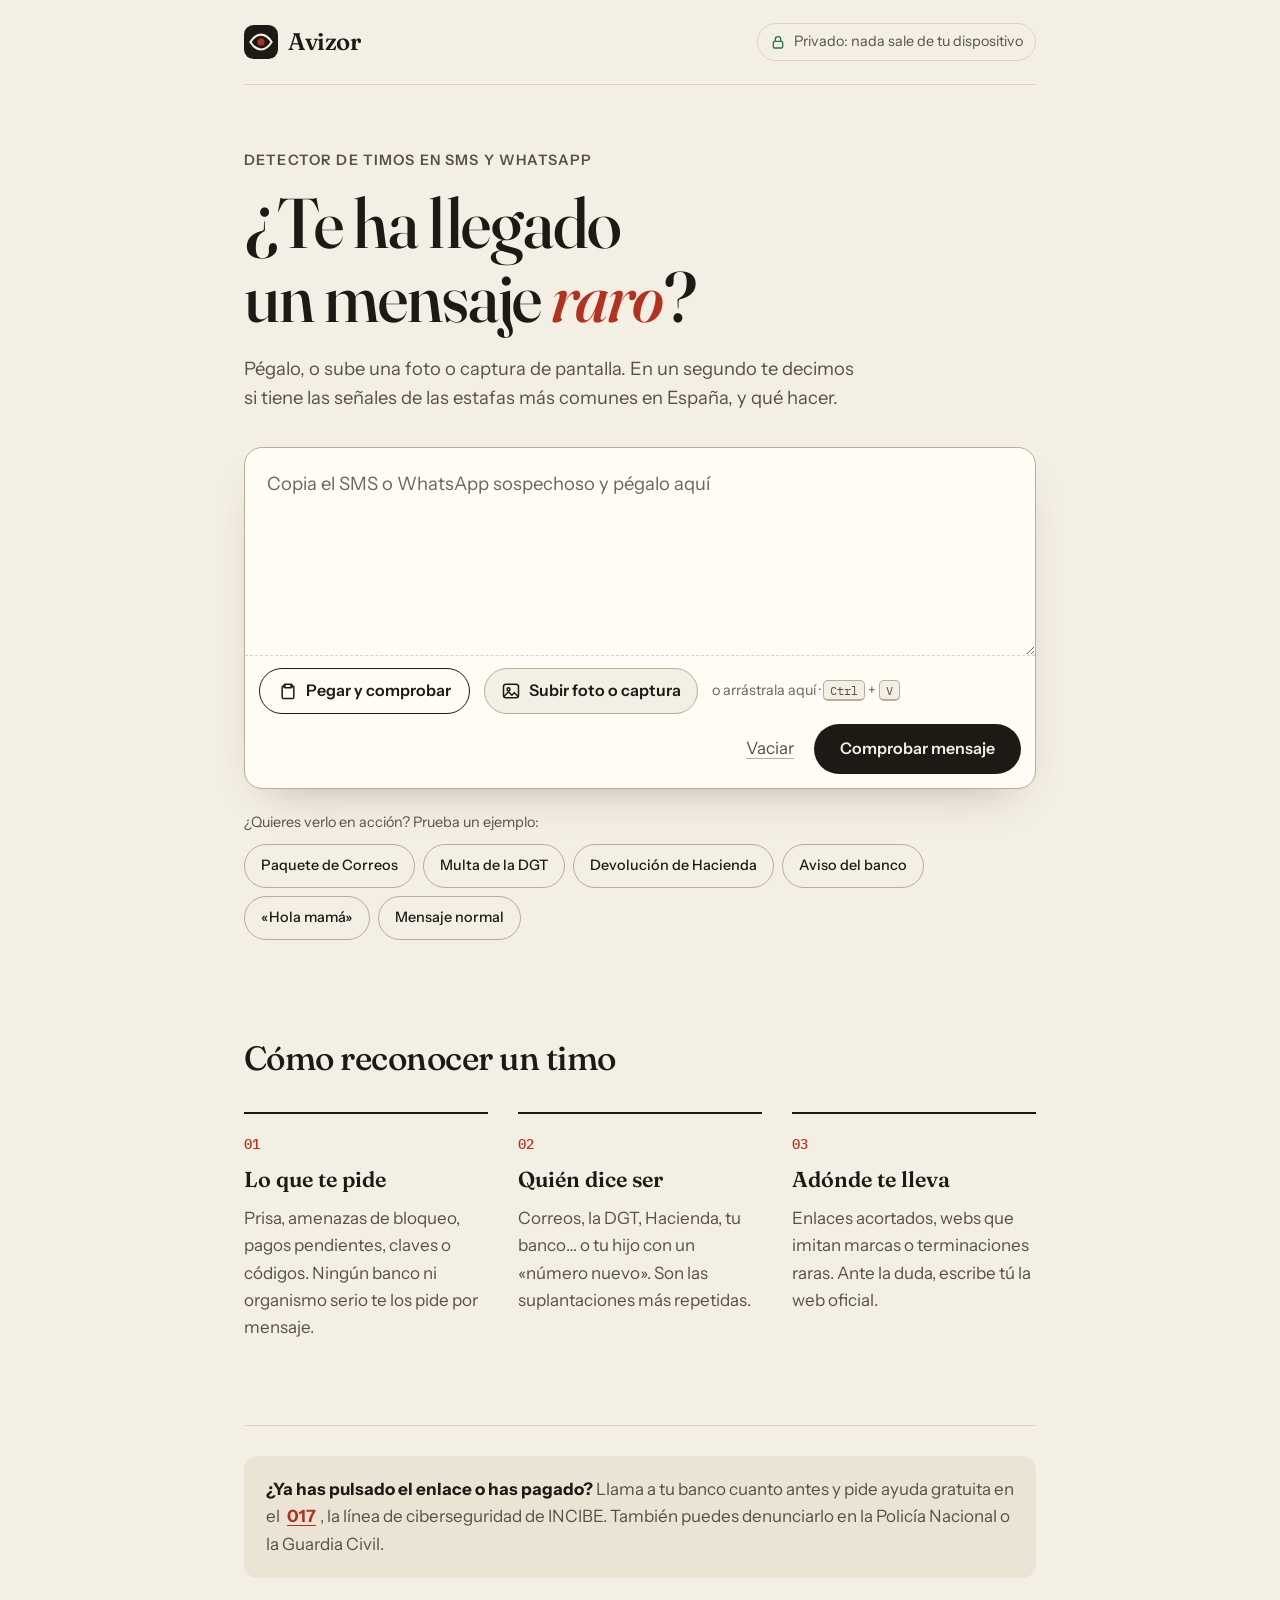
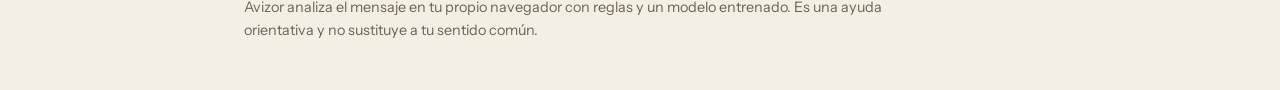
==== index.html @ 788de041 "Add files via upload" ====
<!doctype html>
<html lang="es">
<head>
  <meta charset="utf-8">
  <meta name="viewport" content="width=device-width, initial-scale=1">
  <title>Avizor · Detector de timos</title>
  <meta name="description" content="Pega un SMS o sube una captura y descubre si tiene las señales de las estafas más comunes.">
  <meta name="theme-color" content="#f4efe4" media="(prefers-color-scheme: light)">
  <meta name="theme-color" content="#15130f" media="(prefers-color-scheme: dark)">
  <link rel="icon" href="data:image/svg+xml,%3Csvg xmlns='http://www.w3.org/2000/svg' viewBox='0 0 32 32'%3E%3Crect width='32' height='32' rx='9' fill='%231d1a15'/%3E%3Cpath d='M6 16c2.8-4.6 6.2-7 10-7s7.2 2.4 10 7c-2.8 4.6-6.2 7-10 7s-7.2-2.4-10-7z' fill='none' stroke='%23f4efe4' stroke-width='2'/%3E%3Ccircle cx='16' cy='16' r='3.4' fill='%23c0392b'/%3E%3C/svg%3E">
  <!-- App instalable (PWA): icono en la pantalla de inicio y pantalla completa -->
  <link rel="manifest" href="manifest.webmanifest">
  <link rel="apple-touch-icon" href="apple-touch-icon.png">
  <meta name="apple-mobile-web-app-capable" content="yes">
  <meta name="mobile-web-app-capable" content="yes">
  <meta name="apple-mobile-web-app-title" content="Avizor">
  <meta name="apple-mobile-web-app-status-bar-style" content="default">
  <link rel="preconnect" href="https://fonts.googleapis.com">
  <link rel="preconnect" href="https://fonts.gstatic.com" crossorigin>
  <link rel="stylesheet" href="https://fonts.googleapis.com/css2?family=Fraunces:ital,opsz,wght@0,9..144,400..700;1,9..144,400..600&family=Instrument+Sans:wght@400..700&family=IBM+Plex+Mono:wght@400;500&display=swap">
  <link rel="stylesheet" href="styles.css?v=8">
  <!-- Si cambias el número de versión aquí, cámbialo también en sw.js -->
</head>
<body>
  <a class="saltar" href="#mensaje">Saltar al cuadro de texto</a>

  <div class="pagina">

    <!-- Barra superior con el logotipo -->
    <header class="barra">
      <a class="marca" href="./" aria-label="Avizor, inicio">
        <svg class="logo" viewBox="0 0 32 32" aria-hidden="true">
          <rect width="32" height="32" rx="9" class="logo-fondo"/>
          <path d="M6 16c2.8-4.6 6.2-7 10-7s7.2 2.4 10 7c-2.8 4.6-6.2 7-10 7s-7.2-2.4-10-7z" class="logo-ojo"/>
          <circle cx="16" cy="16" r="3.4" class="logo-pupila"/>
        </svg>
        <span>Avizor</span>
      </a>
      <span class="sello">
        <svg viewBox="0 0 24 24" aria-hidden="true"><rect x="5" y="11" width="14" height="10" rx="2"/><path d="M8 11V8a4 4 0 0 1 8 0v3"/></svg>
        Privado: nada sale de tu dispositivo
      </span>
    </header>

    <main>
      <!-- Presentación -->
      <section class="intro" aria-labelledby="titular">
        <p class="antetitulo">Detector de timos en SMS y WhatsApp</p>
        <h1 id="titular">¿Te ha llegado un mensaje <em>raro</em>?</h1>
        <p class="entradilla">Pégalo, o sube una foto o captura de pantalla. En un segundo te decimos si tiene
          las señales de las estafas más comunes en España, y qué hacer.</p>
      </section>

      <!-- Compositor: texto + captura (toda la caja acepta arrastrar una imagen) -->
      <section id="zona-imagen" class="compositor" aria-label="Mensaje a comprobar">
        <label for="mensaje" class="solo-lectores">Mensaje que quieres comprobar</label>
        <textarea id="mensaje" rows="6" placeholder="Copia el SMS o WhatsApp sospechoso y pégalo aquí"></textarea>

        <div id="estado-ocr" class="estado-ocr" hidden role="status" aria-live="polite">
          <img id="vista-previa" alt="Miniatura de la imagen subida">
          <div class="estado-texto">
            <p id="mensaje-ocr"></p>
            <div class="progreso"><div id="barra-ocr"></div></div>
          </div>
        </div>

        <div class="compositor-pie">
          <!-- Un solo toque: pega lo copiado y lo comprueba (ideal en iPhone).
               Se muestra solo si el navegador permite leer el portapapeles. -->
          <button type="button" id="pegar" class="btn-pegar" hidden>
            <svg viewBox="0 0 24 24" aria-hidden="true"><rect x="7" y="4" width="10" height="4" rx="1.5"/><path d="M9 6H6.5A1.5 1.5 0 0 0 5 7.5v12A1.5 1.5 0 0 0 6.5 21h11a1.5 1.5 0 0 0 1.5-1.5v-12A1.5 1.5 0 0 0 17.5 6H15"/></svg>
            Pegar y comprobar
          </button>
          <button type="button" id="adjuntar" class="btn-adjuntar">
            <svg viewBox="0 0 24 24" aria-hidden="true"><rect x="3" y="4" width="18" height="16" rx="3"/><circle cx="9" cy="10" r="1.8"/><path d="M4 18l5-5 4 4 3-3 4 4"/></svg>
            <span class="texto-largo">Subir foto o captura</span><span class="texto-corto">Subir foto</span>
          </button>
          <span class="pista">o arrástrala aquí · <kbd>Ctrl</kbd> + <kbd>V</kbd></span>
          <div class="acciones">
            <button type="button" id="limpiar" class="btn-texto">Vaciar</button>
            <button type="button" id="analizar" class="btn-principal">Comprobar mensaje</button>
          </div>
        </div>

        <!-- En iPhone ofrece: Fototeca, Hacer foto o Seleccionar archivo (app Archivos) -->
        <input type="file" id="archivo" accept="image/*,.txt,text/plain" hidden>
        <div class="capa-soltar" aria-hidden="true">Suelta la imagen o el archivo para leerlo</div>
      </section>

      <nav class="ejemplos" aria-label="Mensajes de ejemplo">
        <span class="ejemplos-titulo">¿Quieres verlo en acción? Prueba un ejemplo:</span>
        <button type="button" data-ejemplo="correos">Paquete de Correos</button>
        <button type="button" data-ejemplo="dgt">Multa de la DGT</button>
        <button type="button" data-ejemplo="hacienda">Devolución de Hacienda</button>
        <button type="button" data-ejemplo="banco">Aviso del banco</button>
        <button type="button" data-ejemplo="mama">«Hola mamá»</button>
        <button type="button" data-ejemplo="normal">Mensaje normal</button>
      </nav>

      <!-- Resultado (oculto hasta analizar) -->
      <section id="resultado" class="resultado" hidden aria-live="polite" aria-labelledby="titulo-veredicto">
        <div class="veredicto">
          <div class="semaforo" aria-hidden="true">
            <span class="luz roja"></span>
            <span class="luz ambar"></span>
            <span class="luz verde"></span>
          </div>
          <div class="veredicto-texto">
            <p class="antetitulo">Nuestro veredicto</p>
            <h2 id="titulo-veredicto" tabindex="-1"></h2>
            <p id="resumen" class="resumen"></p>
          </div>
        </div>

        <div class="escala">
          <div class="escala-pista" aria-hidden="true">
            <span class="tramo">Seguro</span>
            <span class="tramo">Dudoso</span>
            <span class="tramo">Estafa</span>
          </div>
          <div id="medidor" class="escala-carril" role="meter" aria-label="Nivel de riesgo"
               aria-valuemin="0" aria-valuemax="100" aria-valuenow="0">
            <span id="marcador" class="marcador"></span>
          </div>
          <p id="puntuacion" class="puntuacion"></p>
        </div>

        <!-- Lo primero: qué hacer -->
        <div class="consejos-bloque">
          <h3>Qué hacer ahora</h3>
          <ul id="consejos" class="consejos"></ul>
          <a id="llamar-017" class="btn-017" href="tel:017">
            <svg viewBox="0 0 24 24" aria-hidden="true"><path d="M5 4h4l2 5-2.5 1.5a11 11 0 0 0 5 5L15 13l5 2v4a2 2 0 0 1-2 2A16 16 0 0 1 3 6a2 2 0 0 1 2-2"/></svg>
            Llamar gratis al 017 (INCIBE)
          </a>
        </div>

        <div class="rejilla">
          <div class="bloque">
            <h3>Por qué lo decimos</h3>
            <ol id="motivos" class="motivos"></ol>
            <details id="mas-senales" class="mas-senales">
              <summary id="mas-senales-texto"></summary>
              <ol id="motivos-resto" class="motivos motivos-resto"></ol>
            </details>
          </div>
          <div class="bloque">
            <h3>Tu mensaje, con las señales marcadas</h3>
            <blockquote id="mensaje-marcado" class="mensaje-marcado"></blockquote>
            <p class="leyenda">
              <mark class="m-grave">señal grave</mark>
              <mark class="m-aviso">señal de aviso</mark>
              <mark class="m-positivo">web oficial</mark>
            </p>
          </div>
        </div>

        <div class="cierre">
          <button type="button" id="otro" class="btn-secundario">
            <svg viewBox="0 0 24 24" aria-hidden="true"><path d="M4 12a8 8 0 1 0 2.3-5.6M4 4v4h4"/></svg>
            Comprobar otro mensaje
          </button>
          <p class="aviso-orientativo">Avizor es orientativo: si dudas, contacta con la entidad por sus canales oficiales.</p>
        </div>
      </section>

      <!-- Qué miramos -->
      <section class="como" aria-labelledby="como-titulo">
        <h2 id="como-titulo" class="como-titulo">Cómo reconocer un timo</h2>
        <div class="pasos">
          <article>
            <span class="num" aria-hidden="true">01</span>
            <h3>Lo que te pide</h3>
            <p>Prisa, amenazas de bloqueo, pagos pendientes, claves o códigos. Ningún banco ni organismo serio te los pide por mensaje.</p>
          </article>
          <article>
            <span class="num" aria-hidden="true">02</span>
            <h3>Quién dice ser</h3>
            <p>Correos, la DGT, Hacienda, tu banco… o tu hijo con un «número nuevo». Son las suplantaciones más repetidas.</p>
          </article>
          <article>
            <span class="num" aria-hidden="true">03</span>
            <h3>Adónde te lleva</h3>
            <p>Enlaces acortados, webs que imitan marcas o terminaciones raras. Ante la duda, escribe tú la web oficial.</p>
          </article>
        </div>
      </section>
    </main>

    <footer class="pie">
      <div class="pie-ayuda">
        <p><strong>¿Ya has pulsado el enlace o has pagado?</strong> Llama a tu banco cuanto antes y
          pide ayuda gratuita en el <a href="tel:017">017</a>, la línea de ciberseguridad de INCIBE.
          También puedes denunciarlo en la Policía Nacional o la Guardia Civil.</p>
      </div>
      <p class="pie-nota">Avizor analiza el mensaje en tu propio navegador con reglas y un modelo entrenado.
        Es una ayuda orientativa y no sustituye a tu sentido común.</p>
    </footer>
  </div>

  <!-- Orden importante: modelo entrenado -> motor de análisis -> interfaz -->
  <script src="modelo.js?v=8"></script>
  <script src="motor.js?v=8"></script>
  <script src="app.js?v=8"></script>
</body>
</html>
---- styles.css ----
/* =====================================================================
   Avizor — hoja de estilos
   Paleta "papel y tinta": fondos cálidos, texto casi negro y los tres
   colores del semáforo como únicos colores intensos.

   Accesibilidad (WCAG 2.1 AA):
   - Todos los textos tienen contraste >= 4.5:1 (también --tinta-tenue).
   - Ningún texto baja de ~15px; zonas pulsables de al menos 44px.
   - Foco siempre visible; las marcas no dependen solo del color.
   ===================================================================== */

:root {
  /* Superficies */
  --papel: #f4efe4;
  --papel-hundido: #ebe4d5;
  --superficie: #fffcf6;
  /* Texto */
  --tinta: #1d1a15;
  --tinta-suave: #575045;       /* 7.0:1 sobre papel */
  --tinta-tenue: #6b6457;       /* 5.2:1 sobre papel */
  /* Líneas */
  --linea: #dcd3c1;
  --linea-fuerte: #b9ad95;
  /* Semáforo */
  --rojo: #b3321f;
  --ambar: #cf8a12;             /* luces, barras y subrayados */
  --ambar-texto: #8a5700;       /* texto ámbar: 5:1 sobre su fondo suave */
  --verde: #2a7348;
  --rojo-suave: #f6dfd9;
  --ambar-suave: #f6e8cb;
  --verde-suave: #dbeadd;
  /* Otros */
  --foco: #1d4ed8;
  --carcasa: #23201b;
  --sombra: 0 1px 0 rgba(255,255,255,.6) inset, 0 20px 44px -26px rgba(60, 45, 20, .38);

  --serif: "Fraunces", Georgia, "Times New Roman", serif;
  --sans: "Instrument Sans", "Segoe UI", system-ui, sans-serif;
  --mono: "IBM Plex Mono", ui-monospace, Consolas, monospace;

  /* Escala tipográfica (4 tamaños de texto + titulares) */
  --t-peque: .9rem;     /* 15.3px: etiquetas, notas */
  --t-base: 1rem;       /* 17px */
  --t-medio: 1.15rem;
  --t-titulo: 1.35rem;

  --radio: 18px;
}

@media (prefers-color-scheme: dark) {
  :root:not([data-theme="light"]) {
    --papel: #15130f;
    --papel-hundido: #1f1c16;
    --superficie: #1d1a15;
    --tinta: #f2ede2;
    --tinta-suave: #c4bcad;
    --tinta-tenue: #a39b8c;
    --linea: #37322a;
    --linea-fuerte: #574f42;

    --rojo: #f08371;
    --ambar: #f0b44f;
    --ambar-texto: #f0b44f;
    --verde: #6cc290;
    --rojo-suave: #3d201b;
    --ambar-suave: #3a2c12;
    --verde-suave: #183023;

    --foco: #8fb4ff;
    --carcasa: #0c0b09;
    --sombra: 0 20px 44px -26px rgba(0, 0, 0, .75);
  }
}
:root[data-theme="dark"] {
  --papel: #15130f; --papel-hundido: #1f1c16; --superficie: #1d1a15;
  --tinta: #f2ede2; --tinta-suave: #c4bcad; --tinta-tenue: #a39b8c;
  --linea: #37322a; --linea-fuerte: #574f42;
  --rojo: #f08371; --ambar: #f0b44f; --ambar-texto: #f0b44f; --verde: #6cc290;
  --rojo-suave: #3d201b; --ambar-suave: #3a2c12; --verde-suave: #183023;
  --foco: #8fb4ff; --carcasa: #0c0b09; --sombra: 0 20px 44px -26px rgba(0, 0, 0, .75);
}

* { box-sizing: border-box; }

html { -webkit-text-size-adjust: 100%; }

body {
  margin: 0;
  background: var(--papel);
  color: var(--tinta);
  font-family: var(--sans);
  font-size: 17px;
  line-height: 1.6;
  -webkit-font-smoothing: antialiased;
}

.pagina {
  max-width: 840px;
  margin: 0 auto;
  padding: 0 24px;
}

button { font: inherit; color: inherit; cursor: pointer; }
a { color: inherit; }
svg { flex-shrink: 0; }

.solo-lectores {
  position: absolute; width: 1px; height: 1px; overflow: hidden;
  clip: rect(0 0 0 0); white-space: nowrap;
}

/* Enlace para saltar directamente al cuadro (solo visible con teclado) */
.saltar {
  position: absolute;
  left: 16px;
  top: -60px;
  z-index: 10;
  padding: 10px 16px;
  border-radius: 10px;
  background: var(--tinta);
  color: var(--papel);
  font-weight: 600;
  text-decoration: none;
}
.saltar:focus { top: 12px; }

/* Foco visible y consistente en todo lo interactivo */
:focus-visible {
  outline: 3px solid var(--foco);
  outline-offset: 3px;
  border-radius: 6px;
}

/* ===== Barra superior ===== */
.barra {
  display: flex;
  justify-content: space-between;
  align-items: center;
  gap: 16px;
  padding: 20px 0;
  border-bottom: 1px solid var(--linea);
}

.marca {
  display: inline-flex;
  align-items: center;
  gap: 10px;
  min-height: 44px;
  text-decoration: none;
  font-family: var(--serif);
  font-size: 1.5rem;
  font-weight: 600;
  letter-spacing: -.02em;
}
.logo { width: 34px; height: 34px; }
.logo-fondo { fill: var(--tinta); }
.logo-ojo { fill: none; stroke: var(--papel); stroke-width: 2; }
.logo-pupila { fill: var(--rojo); }

.sello {
  display: inline-flex;
  align-items: center;
  gap: 8px;
  padding: 6px 12px;
  border: 1px solid var(--linea);
  border-radius: 999px;
  font-size: var(--t-peque);
  color: var(--tinta-suave);
}
.sello svg {
  width: 16px; height: 16px;
  fill: none; stroke: var(--verde); stroke-width: 2; stroke-linecap: round;
}

/* ===== Presentación ===== */
.intro { padding: 64px 0 34px; }

.antetitulo {
  margin: 0 0 14px;
  font-size: var(--t-peque);
  font-weight: 600;
  letter-spacing: .08em;
  text-transform: uppercase;
  color: var(--tinta-suave);
}

h1 {
  margin: 0;
  font-family: var(--serif);
  font-size: clamp(2.4rem, 7vw, 4.4rem);
  font-weight: 500;
  font-variation-settings: "opsz" 144;
  line-height: 1.05;
  letter-spacing: -.015em;
  text-wrap: balance;
}
h1 em { font-style: italic; color: var(--rojo); }

.entradilla {
  max-width: 34em;
  margin: 20px 0 0;
  font-size: var(--t-medio);
  color: var(--tinta-suave);
  text-wrap: pretty;
}

/* ===== Compositor ===== */
.compositor {
  position: relative;
  background: var(--superficie);
  border: 1.5px solid var(--linea-fuerte);
  border-radius: var(--radio);
  box-shadow: var(--sombra);
  transition: border-color .2s, box-shadow .2s;
}
/* El foco del cuadro se marca en toda la caja: más visible y más bonito */
.compositor:focus-within {
  border-color: var(--foco);
  box-shadow: 0 0 0 3px color-mix(in srgb, var(--foco) 25%, transparent), var(--sombra);
}

textarea {
  display: block;
  width: 100%;
  min-height: 180px;
  padding: 22px 22px 14px;
  border: 0;
  border-radius: var(--radio) var(--radio) 0 0;
  background: transparent;
  color: var(--tinta);
  font: inherit;
  font-size: var(--t-medio);
  line-height: 1.55;
  resize: vertical;
}
textarea:focus, textarea:focus-visible { outline: none; }
textarea::placeholder { color: var(--tinta-tenue); opacity: 1; }

.compositor-pie {
  display: flex;
  align-items: center;
  flex-wrap: wrap;
  gap: 10px 14px;
  padding: 12px 14px 14px;
  border-top: 1px dashed var(--linea);
}

.btn-adjuntar {
  display: inline-flex;
  align-items: center;
  gap: 8px;
  min-height: 46px;
  padding: 0 16px;
  border: 1.5px solid var(--linea-fuerte);
  border-radius: 999px;
  background: var(--papel);
  font-size: var(--t-base);
  font-weight: 600;
  transition: border-color .15s, background .15s;
}
.btn-adjuntar:hover { border-color: var(--tinta); }

/* Pegar y comprobar: la acción más directa en el móvil */
.btn-pegar {
  display: inline-flex;
  align-items: center;
  gap: 8px;
  min-height: 46px;
  padding: 0 18px;
  border: 1.5px solid var(--tinta);     /* en ordenador, secundario (ahí se usa Ctrl+V) */
  border-radius: 999px;
  background: transparent;
  color: var(--tinta);
  font-size: var(--t-base);
  font-weight: 600;
}
.btn-pegar[hidden] { display: none; }
.btn-pegar svg {
  width: 20px; height: 20px;
  fill: none; stroke: currentColor; stroke-width: 1.8;
  stroke-linecap: round; stroke-linejoin: round;
}
.btn-pegar:hover { box-shadow: 0 8px 20px -10px rgba(0,0,0,.5); }
.btn-adjuntar svg, .btn-secundario svg, .btn-017 svg {
  width: 20px; height: 20px;
  fill: none; stroke: currentColor; stroke-width: 1.8;
  stroke-linecap: round; stroke-linejoin: round;
}
.texto-corto { display: none; }

.pista { font-size: var(--t-peque); color: var(--tinta-tenue); }

kbd {
  font-family: var(--mono);
  font-size: .85em;
  padding: 1px 6px;
  border: 1px solid var(--linea-fuerte);
  border-bottom-width: 2px;
  border-radius: 5px;
  background: var(--papel);
  color: var(--tinta-suave);
}

.acciones { display: flex; align-items: center; gap: 6px; margin-left: auto; }

.btn-texto {
  min-height: 46px;
  padding: 0 14px;
  border: 0;
  border-radius: 999px;
  background: none;
  color: var(--tinta-suave);
  text-decoration: underline;
  text-decoration-color: var(--linea-fuerte);
  text-underline-offset: 4px;
}
.btn-texto:hover { color: var(--tinta); }

.btn-principal {
  min-height: 50px;
  padding: 0 26px;
  border: 0;
  border-radius: 999px;
  background: var(--tinta);
  color: var(--papel);
  font-weight: 600;
  font-size: var(--t-base);
  transition: transform .15s, box-shadow .15s;
}
.btn-principal:hover { box-shadow: 0 8px 20px -10px rgba(0,0,0,.5); }
.btn-principal:active { transform: scale(.97); }

/* Capa que aparece al arrastrar una imagen encima */
.capa-soltar {
  position: absolute;
  inset: 0;
  display: grid;
  place-items: center;
  border: 2px dashed var(--tinta);
  border-radius: var(--radio);
  background: color-mix(in srgb, var(--superficie) 94%, transparent);
  font-family: var(--serif);
  font-size: 1.45rem;
  opacity: 0;
  pointer-events: none;
  transition: opacity .15s;
}
.compositor.arrastrando .capa-soltar { opacity: 1; }

/* Progreso de la lectura de la captura */
.estado-ocr {
  display: flex;
  gap: 14px;
  align-items: center;
  margin: 0 14px 12px;
  padding: 12px;
  border-radius: 12px;
  background: var(--papel);
}
.estado-ocr[hidden] { display: none; }
.estado-ocr img {
  width: 56px; height: 56px;
  object-fit: cover;
  border-radius: 8px;
  border: 1px solid var(--linea);
}
.estado-texto { flex: 1; min-width: 0; }
.estado-texto p { margin: 0 0 8px; font-size: var(--t-peque); color: var(--tinta-suave); }
.progreso { height: 6px; border-radius: 99px; background: var(--linea); overflow: hidden; }
#barra-ocr { height: 100%; width: 0; background: var(--tinta); transition: width .3s; }
.estado-ocr.error p { color: var(--rojo); margin: 0; font-weight: 600; }
.estado-ocr.error .progreso { display: none; }

/* ===== Ejemplos ===== */
.ejemplos {
  display: flex;
  flex-wrap: wrap;
  align-items: center;
  gap: 8px;
  margin: 22px 0 0;
}
.ejemplos-titulo {
  flex-basis: 100%;
  margin-bottom: 2px;
  font-size: var(--t-peque);
  color: var(--tinta-suave);
}
.ejemplos button {
  min-height: 44px;
  padding: 0 16px;
  border: 1.5px solid var(--linea-fuerte);
  border-radius: 999px;
  background: transparent;
  font-size: var(--t-peque);
  font-weight: 500;
  color: var(--tinta);
  transition: border-color .15s, background .15s;
}
.ejemplos button:hover { border-color: var(--tinta); background: var(--superficie); }

/* ===== Resultado ===== */
.resultado {
  --nivel: var(--tinta);
  --nivel-texto: var(--tinta);
  --nivel-suave: var(--papel-hundido);
  margin-top: 48px;
  padding: 36px;
  background: var(--superficie);
  border: 1px solid var(--linea);
  border-top: 6px solid var(--nivel);
  border-radius: var(--radio);
  box-shadow: var(--sombra);
  animation: aparecer .45s ease both;
  scroll-margin-top: 20px;
}
.nivel-estafa { --nivel: var(--rojo);  --nivel-texto: var(--rojo);        --nivel-suave: var(--rojo-suave); }
.nivel-dudoso { --nivel: var(--ambar); --nivel-texto: var(--ambar-texto); --nivel-suave: var(--ambar-suave); }
.nivel-seguro { --nivel: var(--verde); --nivel-texto: var(--verde);       --nivel-suave: var(--verde-suave); }

@keyframes aparecer {
  from { opacity: 0; transform: translateY(10px); }
  to   { opacity: 1; transform: none; }
}

.veredicto { display: flex; gap: 28px; align-items: center; }

/* Semáforo: carcasa oscura con tres lámparas */
.semaforo {
  display: flex;
  flex-direction: column;
  gap: 9px;
  padding: 11px;
  border-radius: 999px;
  background: var(--carcasa);
  box-shadow: inset 0 2px 6px rgba(0,0,0,.5), 0 10px 24px -12px rgba(0,0,0,.5);
}
.luz {
  width: 40px; height: 40px;
  border-radius: 50%;
  background: #3a362f;
  box-shadow: inset 0 3px 6px rgba(0,0,0,.45);
  transition: background .3s, box-shadow .3s;
}
.nivel-estafa .luz.roja,
.nivel-dudoso .luz.ambar,
.nivel-seguro .luz.verde {
  background: radial-gradient(circle at 35% 30%, #fff8 0 12%, transparent 40%), var(--nivel);
  box-shadow: 0 0 24px 3px color-mix(in srgb, var(--nivel) 55%, transparent);
}

.veredicto-texto { min-width: 0; }
.veredicto-texto .antetitulo { margin-bottom: 4px; }
.veredicto h2 {
  margin: 0;
  font-family: var(--serif);
  font-size: clamp(2.1rem, 5.5vw, 3.1rem);
  font-weight: 600;
  font-variation-settings: "opsz" 144;
  letter-spacing: -.01em;
  line-height: 1.05;
  color: var(--nivel-texto);
}
.veredicto h2:focus { outline: none; }
.veredicto h2:focus-visible { outline: 3px solid var(--foco); outline-offset: 4px; }
.resumen { margin: 10px 0 0; font-size: var(--t-medio); max-width: 30em; text-wrap: pretty; }

/* Escala de riesgo */
.escala { margin: 28px 0 0; }
.escala-pista {
  display: grid;
  grid-template-columns: 20fr 30fr 50fr;   /* mismos cortes que en motor.js: 20 y 50 */
  font-size: var(--t-peque);
  color: var(--tinta-suave);
  margin-bottom: 6px;
}
.tramo:not(:first-child) { padding-left: 8px; border-left: 1px solid var(--linea); }
.escala-carril {
  position: relative;
  height: 10px;
  border-radius: 99px;
  background: linear-gradient(90deg,
    var(--verde) 0 20%, var(--ambar) 20% 50%, var(--rojo) 50% 100%);
}
.marcador {
  position: absolute;
  top: 50%;
  left: 0;
  width: 24px; height: 24px;
  border-radius: 50%;
  background: var(--superficie);
  border: 5px solid var(--tinta);
  box-shadow: 0 2px 6px rgba(0,0,0,.25);
  transform: translate(-50%, -50%);
  transition: left .6s cubic-bezier(.2,.8,.2,1);
}
.puntuacion {
  margin: 12px 0 0;
  font-size: var(--t-peque);
  color: var(--tinta-suave);
}
.puntuacion strong { color: var(--tinta); }

/* Qué hacer ahora: lo más importante, justo tras el veredicto */
.consejos-bloque {
  margin-top: 28px;
  padding: 24px 26px;
  border-radius: 14px;
  background: var(--nivel-suave);
  border-left: 5px solid var(--nivel);
}
.consejos-bloque h3, .bloque h3 {
  margin: 0 0 12px;
  font-family: var(--serif);
  font-size: var(--t-titulo);
  font-weight: 600;
  letter-spacing: -.01em;
  line-height: 1.25;
}
.consejos { margin: 0; padding: 0; list-style: none; }
.consejos li {
  position: relative;
  padding: 6px 0 6px 30px;
}
.consejos li::before {
  content: "";
  position: absolute;
  left: 2px;
  top: .9em;
  width: 16px;
  height: 2.5px;
  border-radius: 2px;
  background: var(--nivel);
}
.btn-017 {
  display: inline-flex;
  align-items: center;
  gap: 10px;
  min-height: 48px;
  margin-top: 14px;
  padding: 0 20px;
  border-radius: 999px;
  background: var(--tinta);
  color: var(--papel);
  font-weight: 600;
  text-decoration: none;
}
.btn-017[hidden] { display: none; }
.btn-017:hover { box-shadow: 0 8px 20px -10px rgba(0,0,0,.5); }

/* Rejilla: motivos + mensaje marcado */
.rejilla {
  display: grid;
  grid-template-columns: 1.15fr 1fr;
  gap: 36px;
  margin-top: 32px;
  padding-top: 30px;
  border-top: 1px solid var(--linea);
}
.bloque { min-width: 0; }

.mensaje-marcado {
  margin: 0;
  padding: 18px 20px;
  border-radius: 4px 18px 18px 18px;   /* forma de bocadillo de mensaje */
  background: var(--papel-hundido);
  font-size: var(--t-base);
  line-height: 1.75;
  white-space: pre-wrap;
  overflow-wrap: anywhere;
}
/* Las marcas se distinguen por color Y por el estilo del subrayado */
mark {
  color: inherit;
  padding: 1px 2px;
  border-radius: 3px;
  text-decoration-line: underline;
  text-decoration-thickness: 2.5px;
  text-underline-offset: 4px;
  -webkit-box-decoration-break: clone;
  box-decoration-break: clone;
}
.m-grave    { background: var(--rojo-suave);  text-decoration-color: var(--rojo);  text-decoration-style: solid; }
.m-aviso    { background: var(--ambar-suave); text-decoration-color: var(--ambar); text-decoration-style: dashed; }
.m-positivo { background: var(--verde-suave); text-decoration-color: var(--verde); text-decoration-style: dotted; }

.leyenda {
  display: flex;
  flex-wrap: wrap;
  gap: 8px 14px;
  margin: 14px 0 0;
  font-size: var(--t-peque);
}

/* Lista de motivos numerada */
.motivos {
  list-style: none;
  margin: 0;
  padding: 0;
  counter-reset: motivo;
}
.motivos-resto { counter-reset: motivo 3; margin-top: 16px; }
.motivos li {
  position: relative;
  padding: 0 0 16px 38px;
  margin-bottom: 16px;
  border-bottom: 1px solid var(--linea);
  counter-increment: motivo;
}
.motivos li:last-child { border-bottom: 0; margin-bottom: 0; padding-bottom: 0; }
.motivos li::before {
  content: counter(motivo);
  position: absolute;
  left: 0;
  top: 0;
  width: 26px; height: 26px;
  display: grid;
  place-items: center;
  border-radius: 50%;
  background: var(--papel-hundido);
  font-size: .85rem;
  font-weight: 700;
  color: var(--tinta-suave);
}
.motivos li.grave::before { background: var(--rojo-suave); color: var(--rojo); }
.motivos li.positivo::before { background: var(--verde-suave); color: var(--verde); }
.etiqueta {
  display: inline-block;
  margin-bottom: 4px;
  padding: 1px 10px;
  border-radius: 999px;
  font-size: .85rem;
  font-weight: 700;
  letter-spacing: .04em;
  background: var(--ambar-suave);
  color: var(--ambar-texto);
}
.grave .etiqueta    { background: var(--rojo-suave);  color: var(--rojo); }
.positivo .etiqueta { background: var(--verde-suave); color: var(--verde); }
.motivo-titulo { display: block; font-weight: 650; line-height: 1.35; }
.motivo-texto { display: block; margin-top: 3px; color: var(--tinta-suave); }
.evidencia {
  margin-top: 6px;
  font-family: var(--mono);
  font-size: .85rem;
  color: var(--tinta-tenue);
  overflow-wrap: anywhere;
}
.motivos .vacio { padding-left: 0; color: var(--tinta-suave); }
.motivos .vacio::before { content: none; }

/* "Ver todas las señales": plegable nativo, accesible por teclado */
.mas-senales { margin-top: 18px; }
.mas-senales[hidden] { display: none; }
.mas-senales summary {
  display: inline-flex;
  align-items: center;
  gap: 8px;
  min-height: 44px;
  padding: 0 16px;
  border: 1.5px solid var(--linea-fuerte);
  border-radius: 999px;
  font-weight: 600;
  cursor: pointer;
  list-style: none;
}
.mas-senales summary::-webkit-details-marker { display: none; }
.mas-senales summary::after {
  content: "";
  width: 8px; height: 8px;
  border-right: 2px solid currentColor;
  border-bottom: 2px solid currentColor;
  transform: translateY(-2px) rotate(45deg);
  transition: transform .2s;
}
.mas-senales[open] summary::after { transform: translateY(2px) rotate(-135deg); }
.mas-senales summary:hover { border-color: var(--tinta); }

/* Cierre del resultado */
.cierre {
  display: flex;
  flex-wrap: wrap;
  align-items: center;
  gap: 12px 20px;
  margin-top: 32px;
  padding-top: 24px;
  border-top: 1px solid var(--linea);
}
.btn-secundario {
  display: inline-flex;
  align-items: center;
  gap: 10px;
  min-height: 48px;
  padding: 0 20px;
  border: 1.5px solid var(--tinta);
  border-radius: 999px;
  background: transparent;
  font-weight: 600;
}
.btn-secundario:hover { background: var(--papel); }
.aviso-orientativo { flex: 1 1 260px; margin: 0; font-size: var(--t-peque); color: var(--tinta-suave); }

/* ===== Cómo reconocer un timo ===== */
.como { margin-top: 92px; }
.como-titulo {
  margin: 0 0 26px;
  font-family: var(--serif);
  font-size: 2.1rem;
  font-weight: 500;
  letter-spacing: -.015em;
}
.pasos {
  display: grid;
  grid-template-columns: repeat(3, 1fr);
  gap: 30px;
}
.pasos article { border-top: 2px solid var(--tinta); padding-top: 16px; }
.pasos .num { font-family: var(--mono); font-size: var(--t-peque); color: var(--rojo); font-weight: 500; }
.pasos h3 {
  margin: 6px 0 8px;
  font-family: var(--serif);
  font-size: var(--t-titulo);
  font-weight: 600;
}
.pasos p { margin: 0; color: var(--tinta-suave); }

/* ===== Pie ===== */
.pie {
  margin-top: 84px;
  padding: 30px 0 48px;
  border-top: 1px solid var(--linea);
  color: var(--tinta-suave);
}
.pie-ayuda {
  padding: 20px 22px;
  border-radius: 14px;
  background: var(--papel-hundido);
}
.pie-ayuda p { margin: 0; max-width: 48em; }
.pie strong { color: var(--tinta); }
.pie a {
  display: inline-block;
  padding: 8px 4px;          /* zona táctil más grande sin cambiar el texto */
  margin: -8px 0;
  font-weight: 700;
  color: var(--rojo);
  text-underline-offset: 3px;
}
.pie-nota { margin: 18px 0 0; font-size: var(--t-peque); color: var(--tinta-tenue); max-width: 48em; }

/* ===== Móvil ===== */
@media (max-width: 680px) {
  body { font-size: 16.5px; }
  .pagina { padding: 0 16px; }
  .sello { padding: 4px 10px; font-size: .82rem; }
  .sello svg { width: 14px; height: 14px; }
  .intro { padding: 40px 0 26px; }
  .pista, .texto-largo { display: none; }
  .texto-corto { display: inline; }
  .compositor-pie { padding: 12px; gap: 10px; }
  /* En el móvil, "Pegar y comprobar" es LA acción principal (un solo toque) */
  .btn-pegar {
    width: 100%; justify-content: center; min-height: 54px;
    border: 0; background: var(--tinta); color: var(--papel); font-size: var(--t-medio);
  }
  .btn-adjuntar { flex: 1; justify-content: center; }
  .acciones { width: 100%; margin-left: 0; }
  .btn-principal { flex: 1; }
  /* Si se puede pegar con un toque, "Comprobar" pasa a ser secundario */
  .btn-pegar:not([hidden]) ~ .acciones .btn-principal {
    background: transparent; color: var(--tinta); box-shadow: inset 0 0 0 1.5px var(--tinta);
  }
  .resultado { padding: 24px 18px; margin-top: 36px; }
  .veredicto { gap: 18px; align-items: flex-start; }
  .semaforo { padding: 8px; gap: 6px; }
  .luz { width: 28px; height: 28px; }
  .consejos-bloque { padding: 20px 18px; }
  .btn-017 { width: 100%; justify-content: center; }
  .rejilla, .pasos { grid-template-columns: 1fr; }
  .rejilla { gap: 30px; }
  .btn-secundario { width: 100%; justify-content: center; }
  .como { margin-top: 64px; }
  .como-titulo { font-size: 1.75rem; }
}

@media (max-width: 380px) {
  .sello { display: none; }
}

@media (prefers-reduced-motion: reduce) {
  * { animation: none !important; transition: none !important; scroll-behavior: auto !important; }
}

@media print {
  .barra .sello, .compositor, .ejemplos, .cierre, .como, .btn-017 { display: none !important; }
  .resultado { box-shadow: none; }
}
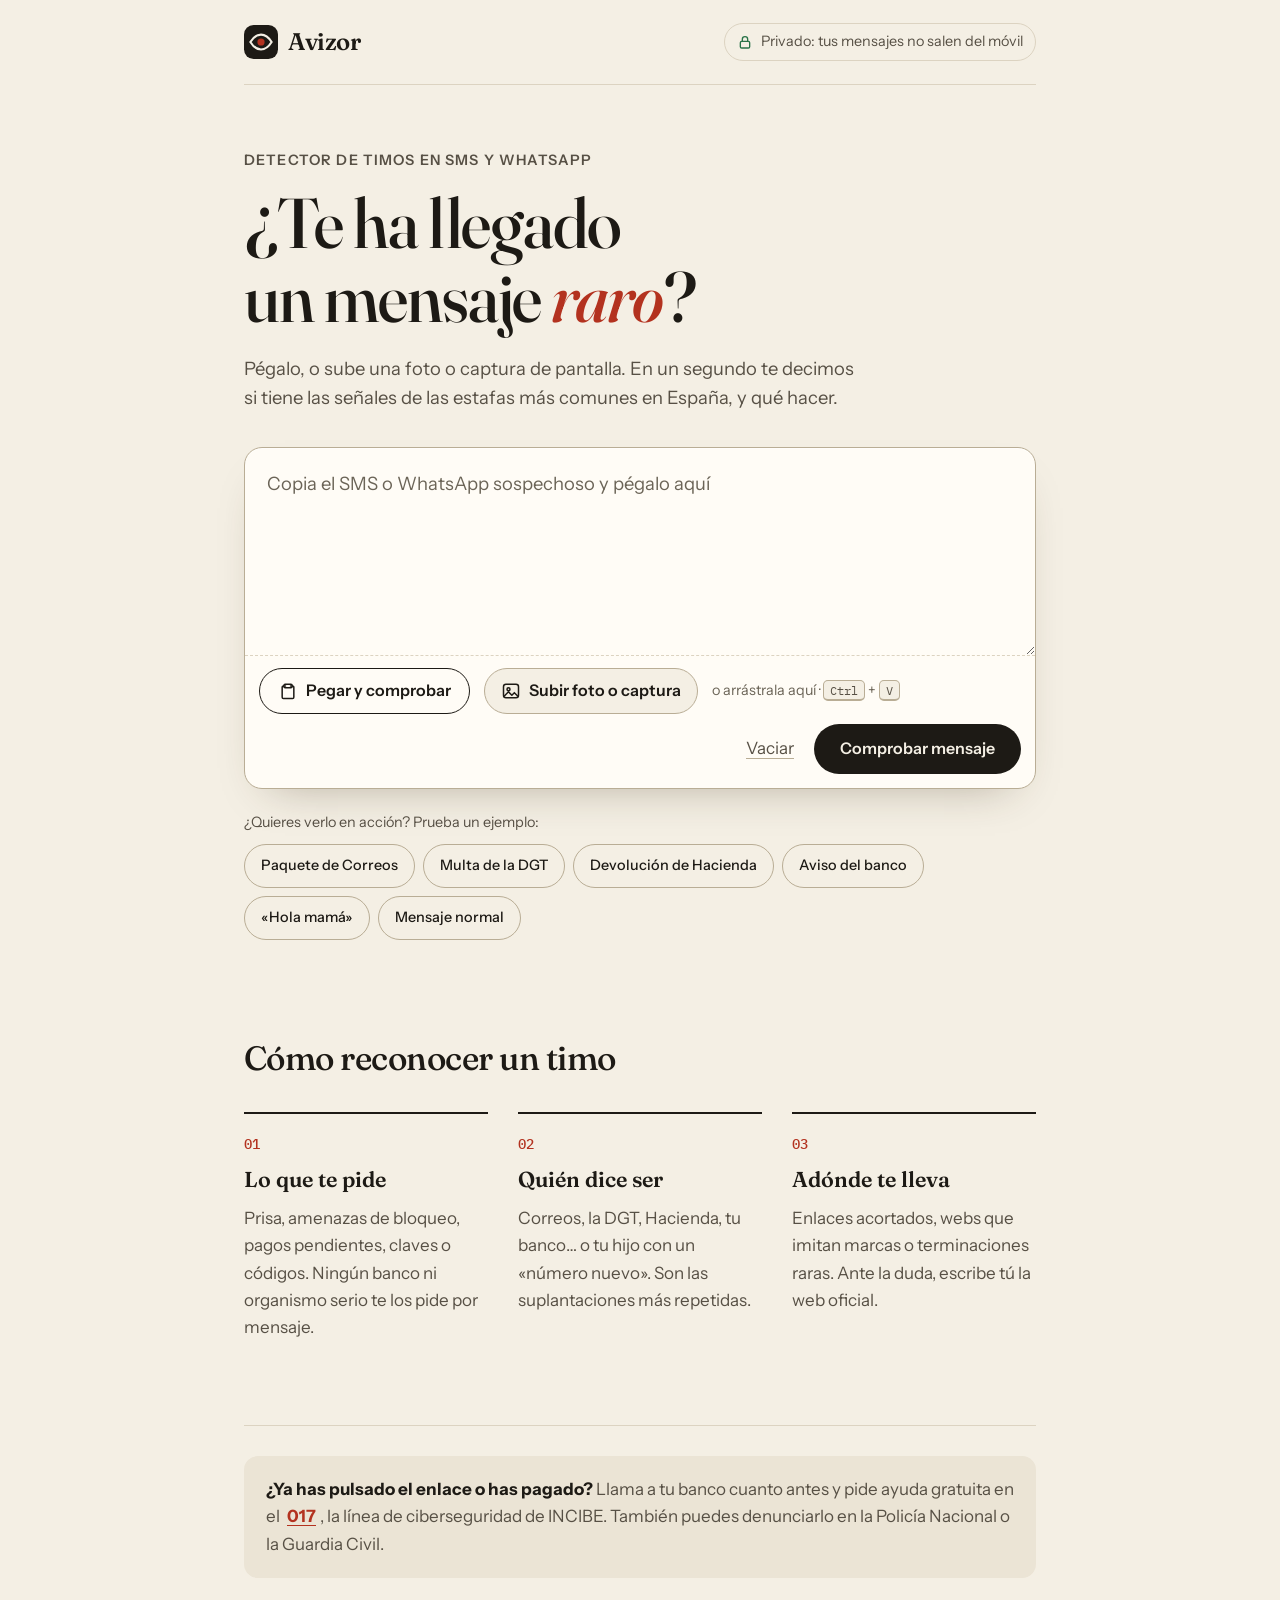
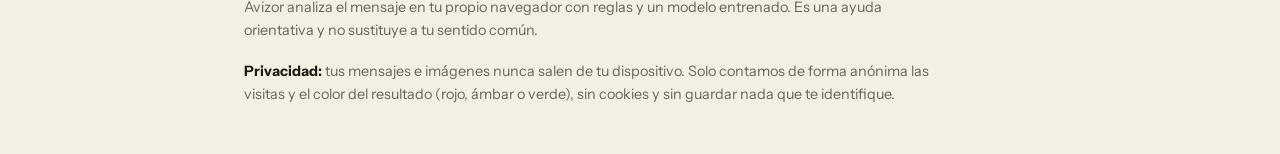
==== commit c400302b: "Add files via upload" ====
--- a/index.html
+++ b/index.html
@@ -18,7 +18,7 @@
   <link rel="preconnect" href="https://fonts.googleapis.com">
   <link rel="preconnect" href="https://fonts.gstatic.com" crossorigin>
   <link rel="stylesheet" href="https://fonts.googleapis.com/css2?family=Fraunces:ital,opsz,wght@0,9..144,400..700;1,9..144,400..600&family=Instrument+Sans:wght@400..700&family=IBM+Plex+Mono:wght@400;500&display=swap">
-  <link rel="stylesheet" href="styles.css?v=8">
+  <link rel="stylesheet" href="styles.css?v=9">
   <!-- Si cambias el número de versión aquí, cámbialo también en sw.js -->
 </head>
 <body>
@@ -38,7 +38,7 @@
       </a>
       <span class="sello">
         <svg viewBox="0 0 24 24" aria-hidden="true"><rect x="5" y="11" width="14" height="10" rx="2"/><path d="M8 11V8a4 4 0 0 1 8 0v3"/></svg>
-        Privado: nada sale de tu dispositivo
+        Privado: tus mensajes no salen del móvil
       </span>
     </header>
 
@@ -195,12 +195,15 @@
       </div>
       <p class="pie-nota">Avizor analiza el mensaje en tu propio navegador con reglas y un modelo entrenado.
         Es una ayuda orientativa y no sustituye a tu sentido común.</p>
+      <p class="pie-nota"><strong>Privacidad:</strong> tus mensajes e imágenes nunca salen de tu dispositivo.
+        Solo contamos de forma anónima las visitas y el color del resultado (rojo, ámbar o verde),
+        sin cookies y sin guardar nada que te identifique.</p>
     </footer>
   </div>
 
   <!-- Orden importante: modelo entrenado -> motor de análisis -> interfaz -->
-  <script src="modelo.js?v=8"></script>
-  <script src="motor.js?v=8"></script>
-  <script src="app.js?v=8"></script>
+  <script src="modelo.js?v=9"></script>
+  <script src="motor.js?v=9"></script>
+  <script src="app.js?v=9"></script>
 </body>
 </html>
